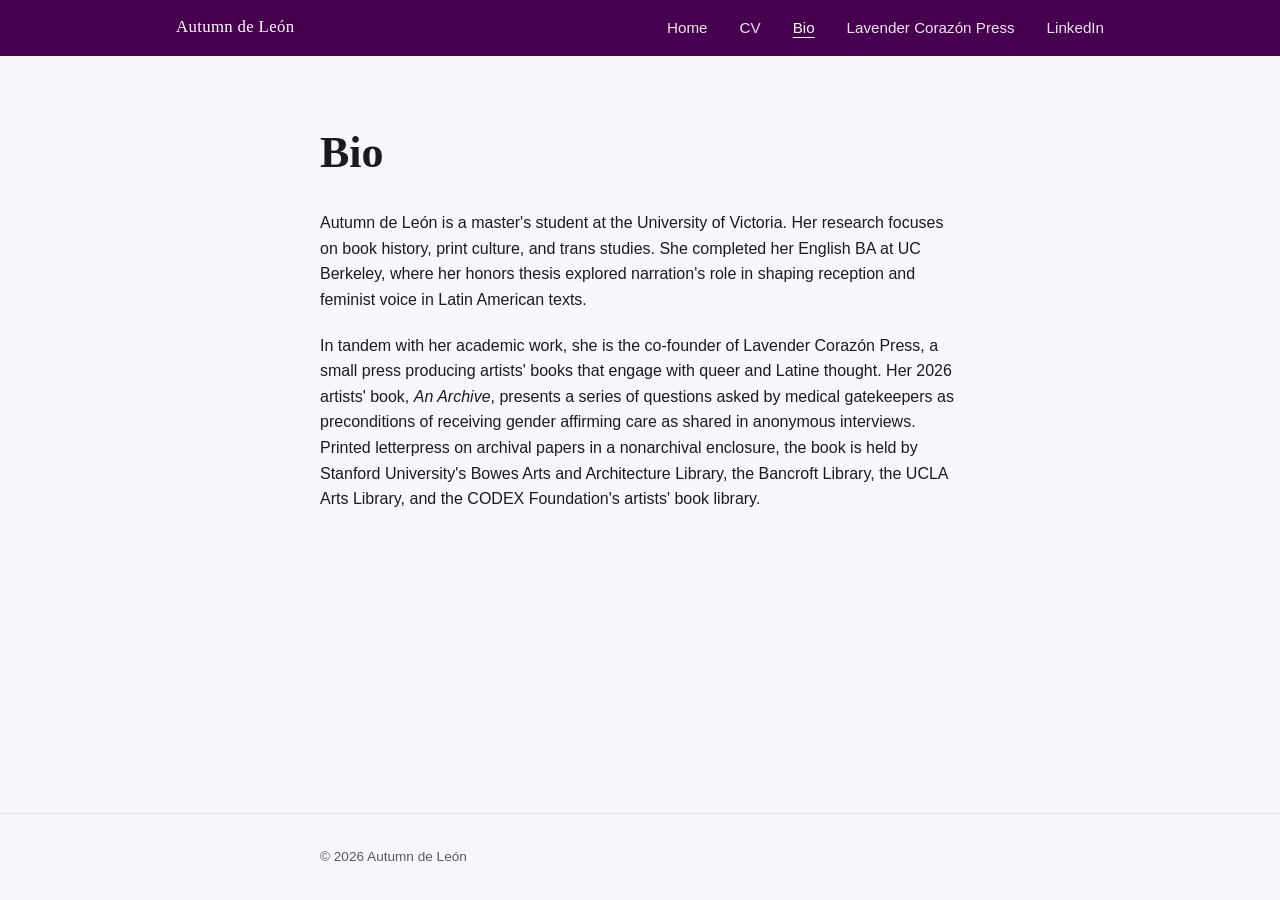
==== bio.html @ b8644327 "Updated for favicon" ====
<!DOCTYPE html>
<html lang="en">
<head>
  <meta charset="UTF-8" />
  <meta name="viewport" content="width=device-width, initial-scale=1" />
  <title>Autumn de León | Bio</title>
  <meta name="description" content="Autumn de León is a MA student at the University of Victoria studying English." />
<link rel="icon" href="favicon.ico" sizes="any" />
<link rel="icon" type="image/png" href="assets/favicon-32x32.png" sizes="32x32" />
<link rel="icon" type="image/png" href="assets/favicon-16x16.png" sizes="16x16" />
<link rel="apple-touch-icon" href="assets/apple-touch-icon.png" />
  <link rel="stylesheet" href="style.css" />
</head>
<body>
  <header class="site-nav">
    <div class="site-nav__inner">
      <a class="site-nav__brand" href="index.html">Autumn de León</a>
      <button class="site-nav__toggle" aria-label="Open menu" aria-expanded="false" aria-controls="nav-list">
        <svg viewBox="0 0 24 24" fill="none" stroke="currentColor" stroke-width="2" stroke-linecap="round" stroke-linejoin="round">
          <line x1="4" x2="20" y1="12" y2="12"></line>
          <line x1="4" x2="20" y1="6" y2="6"></line>
          <line x1="4" x2="20" y1="18" y2="18"></line>
        </svg>
      </button>
      <ul class="site-nav__list" id="nav-list">
        <li><a href="index.html">Home</a></li>
        <li><a href="cv.html">CV</a></li>
        <li><a href="bio.html" class="is-active" aria-current="page">Bio</a></li>
        <li><a href="https://lavendercorazon.com/index.html">Lavender Corazón Press</a></li>
        <li><a href="https://www.linkedin.com/in/autumndeleon/">LinkedIn</a></li>
      </ul>
    </div>
  </header>

  <main>
    <div class="container page-header">
      <h1>Bio</h1>
    </div>
    <div class="container bio">
      <p>Autumn de León is a master's student at the University of Victoria. Her research focuses on book history, print culture, and trans studies. She completed her English BA at UC Berkeley, where her honors thesis explored narration's role in shaping reception and feminist voice in Latin American texts.</p>
      <p>In tandem with her academic work, she is the co-founder of Lavender Corazón Press, a small press producing artists' books that engage with queer and Latine thought. Her 2026 artists' book, <i>An Archive</i>, presents a series of questions asked by medical gatekeepers as preconditions of receiving gender affirming care as shared in anonymous interviews. Printed letterpress on archival papers in a nonarchival enclosure, the book is held by Stanford University's Bowes Arts and Architecture Library, the Bancroft Library, the UCLA Arts Library, and the CODEX Foundation's artists' book library.</p>
    </div>
  </main>

  <footer class="site-footer">
    <div class="container">
      <p>&copy; 2026 Autumn de León</p>
    </div>
  </footer>

  <script src="script.js"></script>
</body>
</html>
---- style.css ----
*,
*::before,
*::after {
  box-sizing: border-box;
}

html {
  -webkit-text-size-adjust: 100%;
}

body,
h1,
h2,
h3,
p,
figure,
dl,
dd {
  margin: 0;
}

img {
  display: block;
  max-width: 100%;
}

a {
  color: inherit;
}

ul {
  list-style: none;
  margin: 0;
  padding: 0;
}

:root {
  --color-ink: #1c1a1e;
  --color-muted: #5b5560;
  --color-plum: #47004f;
  --color-plum-soft: #f4edf6;
  --color-lavender-wash: #faf7fc;
  --color-border: #e4dbe8;
  --color-bg: #ffffff;

  --font-display: Superclarendon, "Bookman Old Style", "URW Bookman", Georgia, "Times New Roman", serif;
  --font-body: Optima, Candara, "Noto Sans", "Segoe UI", sans-serif;

  --container-width: 46rem;       /* prose pages: bio, cv */
  --container-width-wide: 64rem;  /* home hero */
  --container-pad: clamp(1.25rem, 5vw, 3rem);

  --space-2xs: 0.5rem;
  --space-xs: 0.75rem;
  --space-s: 1.25rem;
  --space-m: 2rem;
  --space-l: 3rem;
  --space-xl: 4.5rem;
}

html,
body {
  height: 100%;
}

body {
  display: flex;
  flex-direction: column;
  min-height: 100vh;
  font-family: var(--font-body);
  color: var(--color-ink);
  background: var(--color-lavender-wash);
  line-height: 1.6;
  -webkit-font-smoothing: antialiased;
}

.site-nav {
  flex-shrink: 0;
}

main {
  flex: 1 0 auto;
}

.site-footer {
  flex-shrink: 0;
}

h1,
h2,
h3 {
  font-family: var(--font-display);
  color: var(--color-ink);
  line-height: 1.15;
}


.container {
  width: 100%;
  max-width: var(--container-width);
  margin-inline: auto;
  padding-inline: var(--container-pad);
}

.container--wide {
  max-width: var(--container-width-wide);
}


.site-nav {
  position: sticky;
  top: 0;
  z-index: 20;
  background: var(--color-plum);
  color: #fff;
}

.site-nav__inner {
  max-width: var(--container-width-wide);
  margin-inline: auto;
  padding: 0.9rem var(--container-pad);
  display: flex;
  align-items: center;
  justify-content: space-between;
  gap: var(--space-m);
}

.site-nav__brand {
  font-family: var(--font-display);
  font-size: 1.05rem;
  letter-spacing: 0.02em;
  text-decoration: none;
  white-space: nowrap;
}

.site-nav__toggle {
  display: none;
  background: none;
  border: 0;
  color: #fff;
  padding: 0.35rem;
  cursor: pointer;
  line-height: 0;
}

.site-nav__toggle svg {
  width: 22px;
  height: 22px;
}

.site-nav__list {
  display: flex;
  flex-wrap: wrap;
  align-items: center;
  gap: var(--space-m);
}

.site-nav__list a {
  font-size: 0.95rem;
  text-decoration: none;
  opacity: 0.9;
  transition: opacity 0.15s ease;
}

.site-nav__list a:hover,
.site-nav__list a:focus-visible,
.site-nav__list a.is-active {
  opacity: 1;
}

.site-nav__list a.is-active {
  text-decoration: underline;
  text-underline-offset: 4px;
}

.site-nav__list a:focus-visible {
  outline: 2px solid #fff;
  outline-offset: 3px;
}

@media (max-width: 640px) {
  .site-nav__toggle {
    display: block;
  }

  .site-nav__list {
    display: none;
    position: absolute;
    top: 100%;
    left: 0;
    right: 0;
    flex-direction: column;
    align-items: flex-start;
    gap: 0;
    background: var(--color-plum);
    padding: 0.5rem var(--container-pad) 1.25rem;
    border-top: 1px solid rgba(255, 255, 255, 0.15);
  }

  .site-nav__list.is-open {
    display: flex;
  }

  .site-nav__list a {
    width: 100%;
    padding: 0.6rem 0;
  }
}


.page-header {
  padding-top: var(--space-xl);
  padding-bottom: var(--space-m);
}

.page-header h1 {
  font-size: clamp(2rem, 5vw, 2.75rem);
}


.hero {
  padding-block: clamp(3rem, 8vw, 5.5rem);
}

body.page-home main {
  display: flex;
}

body.page-home .hero {
  flex: 1;
  display: flex;
  align-items: center;
  width: 100%;
  padding-block: clamp(2rem, 6vw, 4rem);
}

body.page-home .site-footer {
  min-height: 10vh;
  display: flex;
  align-items: center;
}

.hero__inner {
  display: grid;
  grid-template-columns: 1.3fr 1fr;
  align-items: center;
  gap: clamp(2rem, 6vw, 4rem);
}

.hero__name {
  font-size: clamp(2.5rem, 6vw, 3.5rem);
  margin-bottom: var(--space-s);
}

.hero__tagline {
  color: var(--color-muted);
  font-size: 1.1rem;
  max-width: 42ch;
}

.hero__portrait {
  justify-self: center;
}

.hero__portrait img {
  width: min(320px, 100%);
  aspect-ratio: 1 / 1;
  object-fit: cover;
  border-radius: 50%;
  border: 6px solid #fff;
  box-shadow: 0 12px 30px -12px rgba(71, 0, 79, 0.35);
}

@media (max-width: 720px) {
  .hero__inner {
    grid-template-columns: 1fr;
    text-align: center;
  }

  .hero__tagline {
    margin-inline: auto;
  }

  .hero__portrait {
    order: -1;
  }
}


.bio {
  padding-bottom: var(--space-xl);
}

.bio p + p {
  margin-top: var(--space-s);
}

.bio em,
.bio i {
  font-style: italic;
}


.cv {
  padding-bottom: var(--space-xl);
}

.cv-section {
  padding-top: var(--space-l);
  border-top: 1px solid var(--color-border);
}

.cv-section:first-child {
  padding-top: 0;
  border-top: 0;
}

.cv-section h2 {
  font-size: 1.05rem;
  text-transform: uppercase;
  letter-spacing: 0.08em;
  color: var(--color-plum);
  margin-bottom: var(--space-s);
}

.cv-section__note {
  font-size: 0.85rem;
  font-style: italic;
  color: var(--color-muted);
  margin-bottom: var(--space-s);
}

.cv-entries {
  display: flex;
  flex-direction: column;
  gap: var(--space-s);
}

.cv-entry {
  display: grid;
  grid-template-columns: 9.5rem 1fr;
  gap: var(--space-s);
}

.cv-entry__date {
  color: var(--color-muted);
  font-size: 0.9rem;
  white-space: nowrap;
}

.cv-entry__title {
  font-weight: 600;
}

.cv-entry__detail {
  color: var(--color-muted);
  font-size: 0.95rem;
  margin-top: 0.2rem;
}

.cv-entry__detail + .cv-entry__detail {
  margin-top: 0.1rem;
}

@media (max-width: 560px) {
  .cv-entry {
    grid-template-columns: 1fr;
    gap: 0.15rem;
  }
}


.cv-plain-list {
  display: flex;
  flex-direction: column;
  gap: 0.4rem;
}

.cv-term-list {
  display: flex;
  flex-direction: column;
  gap: var(--space-xs);
}

.cv-term-list__row {
  display: grid;
  grid-template-columns: 9.5rem 1fr;
  gap: var(--space-s);
}

.cv-term-list__term {
  color: var(--color-muted);
  font-size: 0.9rem;
}

@media (max-width: 560px) {
  .cv-term-list__row {
    grid-template-columns: 1fr;
    gap: 0.15rem;
  }
}


.site-footer {
  border-top: 1px solid var(--color-border);
  padding-block: var(--space-m);
}

.site-footer p {
  font-size: 0.85rem;
  color: var(--color-muted);
}


a:focus-visible,
button:focus-visible {
  outline: 2px solid var(--color-plum);
  outline-offset: 2px;
}


@media (prefers-reduced-motion: reduce) {
  * {
    transition: none !important;
  }
}
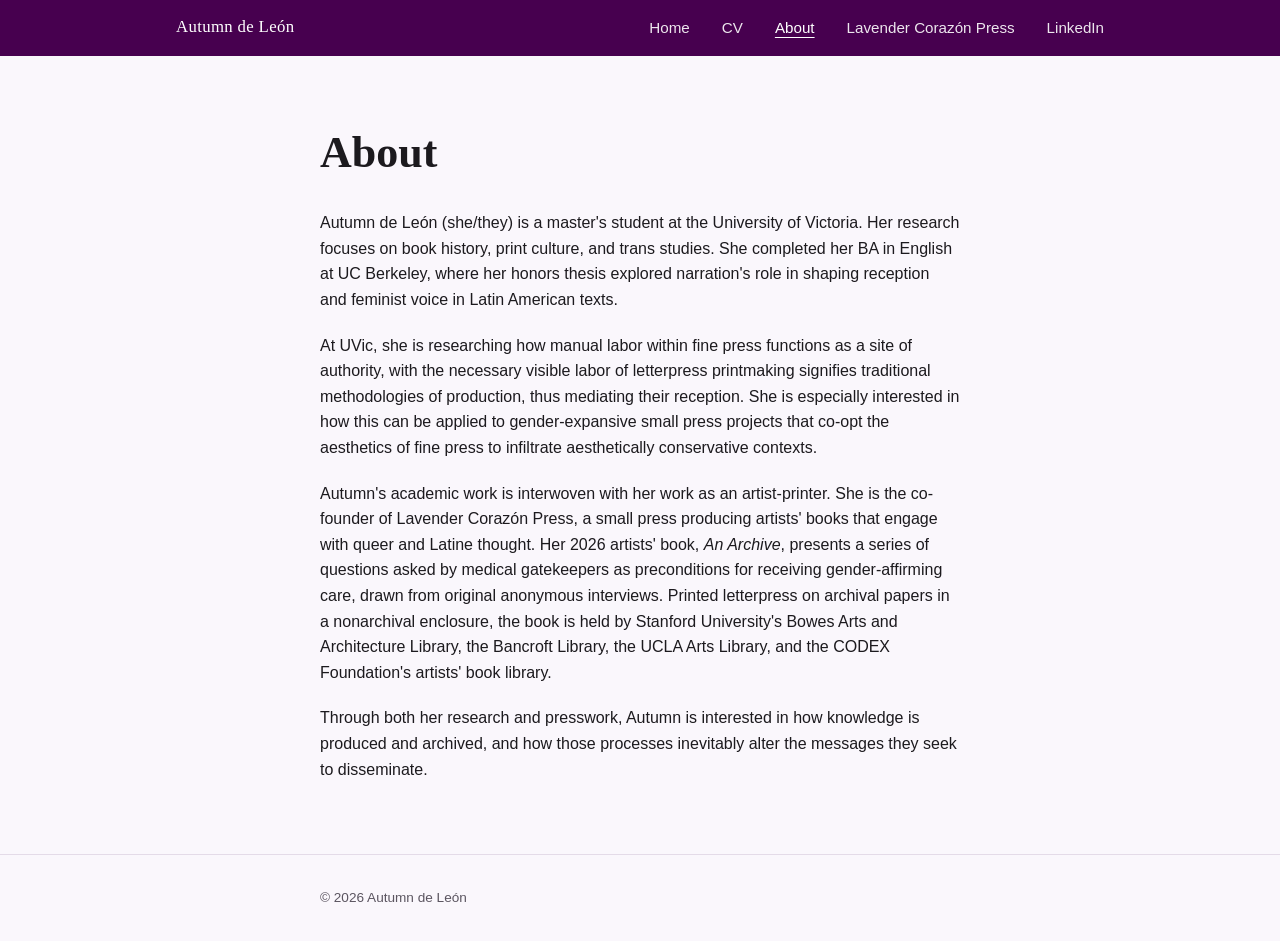
==== commit 1adcd531: "Add files via upload" ====
--- a/bio.html
+++ b/bio.html
@@ -5,10 +5,7 @@
   <meta name="viewport" content="width=device-width, initial-scale=1" />
   <title>Autumn de León | Bio</title>
   <meta name="description" content="Autumn de León is a MA student at the University of Victoria studying English." />
-<link rel="icon" href="favicon.ico" sizes="any" />
-<link rel="icon" type="image/png" href="assets/favicon-32x32.png" sizes="32x32" />
-<link rel="icon" type="image/png" href="assets/favicon-16x16.png" sizes="16x16" />
-<link rel="apple-touch-icon" href="assets/apple-touch-icon.png" />
+<link rel="icon" href="favicon.png" />
   <link rel="stylesheet" href="style.css" />
 </head>
 <body>
@@ -25,7 +22,7 @@
       <ul class="site-nav__list" id="nav-list">
         <li><a href="index.html">Home</a></li>
         <li><a href="cv.html">CV</a></li>
-        <li><a href="bio.html" class="is-active" aria-current="page">Bio</a></li>
+        <li><a href="bio.html" class="is-active" aria-current="page">About</a></li>
         <li><a href="https://lavendercorazon.com/index.html">Lavender Corazón Press</a></li>
         <li><a href="https://www.linkedin.com/in/autumndeleon/">LinkedIn</a></li>
       </ul>
@@ -34,11 +31,13 @@
 
   <main>
     <div class="container page-header">
-      <h1>Bio</h1>
+      <h1>About</h1>
     </div>
     <div class="container bio">
-      <p>Autumn de León is a master's student at the University of Victoria. Her research focuses on book history, print culture, and trans studies. She completed her English BA at UC Berkeley, where her honors thesis explored narration's role in shaping reception and feminist voice in Latin American texts.</p>
-      <p>In tandem with her academic work, she is the co-founder of Lavender Corazón Press, a small press producing artists' books that engage with queer and Latine thought. Her 2026 artists' book, <i>An Archive</i>, presents a series of questions asked by medical gatekeepers as preconditions of receiving gender affirming care as shared in anonymous interviews. Printed letterpress on archival papers in a nonarchival enclosure, the book is held by Stanford University's Bowes Arts and Architecture Library, the Bancroft Library, the UCLA Arts Library, and the CODEX Foundation's artists' book library.</p>
+      <p>Autumn de León (she/they) is a master's student at the University of Victoria. Her research focuses on book history, print culture, and trans studies. She completed her BA in English at UC Berkeley, where her honors thesis explored narration's role in shaping reception and feminist voice in Latin American texts.</p>
+      <p>At UVic, she is researching how manual labor within fine press functions as a site of authority, with the necessary visible labor of letterpress printmaking signifies traditional methodologies of production, thus mediating their reception. She is especially interested in how this can be applied to gender-expansive small press projects that co-opt the aesthetics of fine press to infiltrate aesthetically conservative contexts.</p>
+      <p>Autumn's academic work is interwoven with her work as an artist-printer. She is the co-founder of Lavender Corazón Press, a small press producing artists' books that engage with queer and Latine thought. Her 2026 artists' book, <i>An Archive</i>, presents a series of questions asked by medical gatekeepers as preconditions for receiving gender-affirming care, drawn from original anonymous interviews. Printed letterpress on archival papers in a nonarchival enclosure, the book is held by Stanford University's Bowes Arts and Architecture Library, the Bancroft Library, the UCLA Arts Library, and the CODEX Foundation's artists' book library.</p>
+      <p>Through both her research and presswork, Autumn is interested in how knowledge is produced and archived, and how those processes inevitably alter the messages they seek to disseminate.</p>
     </div>
   </main>
 
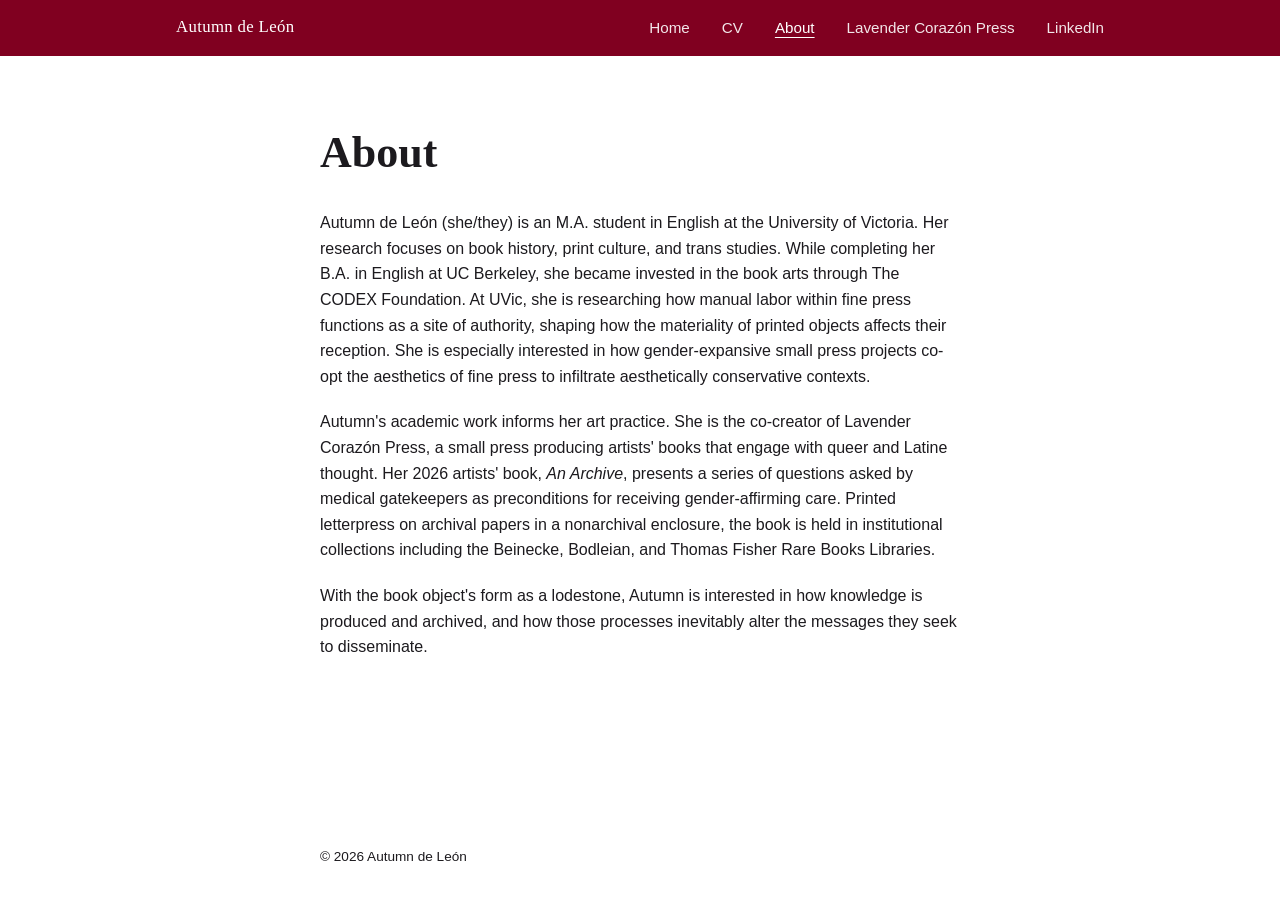
==== commit 79a5ebf7: "Add files via upload" ====
--- a/bio.html
+++ b/bio.html
@@ -3,15 +3,42 @@
 <head>
   <meta charset="UTF-8" />
   <meta name="viewport" content="width=device-width, initial-scale=1" />
-  <title>Autumn de León | Bio</title>
+  <title>Autumn de León | About</title>
   <meta name="description" content="Autumn de León is a MA student at the University of Victoria studying English." />
 <link rel="icon" href="favicon.png" />
+<script type="application/ld+json">
+{
+  "@context": "https://schema.org",
+  "@type": "Person",
+  "name": "Autumn de León",
+  "alternateName": "Autumn de Leon",
+  "url": "https://autumndeleon.com/",
+  "image": "https://autumndeleon.com/assets/autumn-headshot.png",
+  "jobTitle": "Artist-Printer",
+  "description": "Artist-Printer researching textual materiality as it relates to the book as object.",
+  "worksFor": {
+    "@type": "Organization",
+    "name": "Lavender Corazón Press",
+    "url": "https://lavendercorazon.com/"
+  },
+  "alumniOf": {
+    "@type": "CollegeOrUniversity",
+    "name": "University of California, Berkeley"
+  },
+  "sameAs": [
+    "https://www.linkedin.com/in/autumndeleon/",
+    "https://www.instagram.com/itsautumnhazel",
+    "https://lavendercorazon.com/autumn.html"
+  ]
+}
+</script>
   <link rel="stylesheet" href="style.css" />
+  <link rel="canonical" href="https://autumndeleon.com/bio">
 </head>
 <body>
   <header class="site-nav">
     <div class="site-nav__inner">
-      <a class="site-nav__brand" href="index.html">Autumn de León</a>
+      <a class="site-nav__brand" href="/">Autumn de León</a>
       <button class="site-nav__toggle" aria-label="Open menu" aria-expanded="false" aria-controls="nav-list">
         <svg viewBox="0 0 24 24" fill="none" stroke="currentColor" stroke-width="2" stroke-linecap="round" stroke-linejoin="round">
           <line x1="4" x2="20" y1="12" y2="12"></line>
@@ -20,10 +47,10 @@
         </svg>
       </button>
       <ul class="site-nav__list" id="nav-list">
-        <li><a href="index.html">Home</a></li>
-        <li><a href="cv.html">CV</a></li>
-        <li><a href="bio.html" class="is-active" aria-current="page">About</a></li>
-        <li><a href="https://lavendercorazon.com/index.html">Lavender Corazón Press</a></li>
+        <li><a href="/">Home</a></li>
+        <li><a href="/cv">CV</a></li>
+        <li><a href="/bio" class="is-active" aria-current="page">About</a></li>
+        <li><a href="https://lavendercorazon.com/index">Lavender Corazón Press</a></li>
         <li><a href="https://www.linkedin.com/in/autumndeleon/">LinkedIn</a></li>
       </ul>
     </div>
@@ -34,10 +61,9 @@
       <h1>About</h1>
     </div>
     <div class="container bio">
-      <p>Autumn de León (she/they) is a master's student at the University of Victoria. Her research focuses on book history, print culture, and trans studies. She completed her BA in English at UC Berkeley, where her honors thesis explored narration's role in shaping reception and feminist voice in Latin American texts.</p>
-      <p>At UVic, she is researching how manual labor within fine press functions as a site of authority, with the necessary visible labor of letterpress printmaking signifies traditional methodologies of production, thus mediating their reception. She is especially interested in how this can be applied to gender-expansive small press projects that co-opt the aesthetics of fine press to infiltrate aesthetically conservative contexts.</p>
-      <p>Autumn's academic work is interwoven with her work as an artist-printer. She is the co-founder of Lavender Corazón Press, a small press producing artists' books that engage with queer and Latine thought. Her 2026 artists' book, <i>An Archive</i>, presents a series of questions asked by medical gatekeepers as preconditions for receiving gender-affirming care, drawn from original anonymous interviews. Printed letterpress on archival papers in a nonarchival enclosure, the book is held by Stanford University's Bowes Arts and Architecture Library, the Bancroft Library, the UCLA Arts Library, and the CODEX Foundation's artists' book library.</p>
-      <p>Through both her research and presswork, Autumn is interested in how knowledge is produced and archived, and how those processes inevitably alter the messages they seek to disseminate.</p>
+      <p>Autumn de León (she/they) is an M.A. student in English at the University of Victoria. Her research focuses on book history, print culture, and trans studies. While completing her B.A. in English at UC Berkeley, she became invested in the book arts through The CODEX Foundation. At UVic, she is researching how manual labor within fine press functions as a site of authority, shaping how the materiality of printed objects affects their reception. She is especially interested in how gender-expansive small press projects co-opt the aesthetics of fine press to infiltrate aesthetically conservative contexts.</p>
+      <p>Autumn's academic work informs her art practice. She is the co-creator of Lavender Corazón Press, a small press producing artists' books that engage with queer and Latine thought. Her 2026 artists' book, <i>An Archive</i>, presents a series of questions asked by medical gatekeepers as preconditions for receiving gender-affirming care. Printed letterpress on archival papers in a nonarchival enclosure, the book is held in institutional collections including the Beinecke, Bodleian, and Thomas Fisher Rare Books Libraries.</p>
+      <p>With the book object's form as a lodestone, Autumn is interested in how knowledge is produced and archived, and how those processes inevitably alter the messages they seek to disseminate.</p>
     </div>
   </main>
 
--- a/style.css
+++ b/style.css
@@ -36,11 +36,11 @@
 
 :root {
   --color-ink: #1c1a1e;
-  --color-muted: #5b5560;
-  --color-plum: #47004f;
-  --color-plum-soft: #f4edf6;
-  --color-lavender-wash: #faf7fc;
-  --color-border: #e4dbe8;
+  --color-muted: ##605557;
+  --color-plum: #800020;
+  --color-plum-soft: ##dfbdc5;
+  --color-lavender-wash: ##fcf7f8;
+  --color-border: ##e8dbdd;
   --color-bg: #ffffff;
 
   --font-display: Superclarendon, "Bookman Old Style", "URW Bookman", Georgia, "Times New Roman", serif;
@@ -255,6 +255,9 @@
 .hero__tagline {
   color: var(--color-muted);
   font-size: 1.1rem;
+  text-align: justify;
+  text-justify: inter-word;
+  text-align-last: justify;
   max-width: 42ch;
 }
 
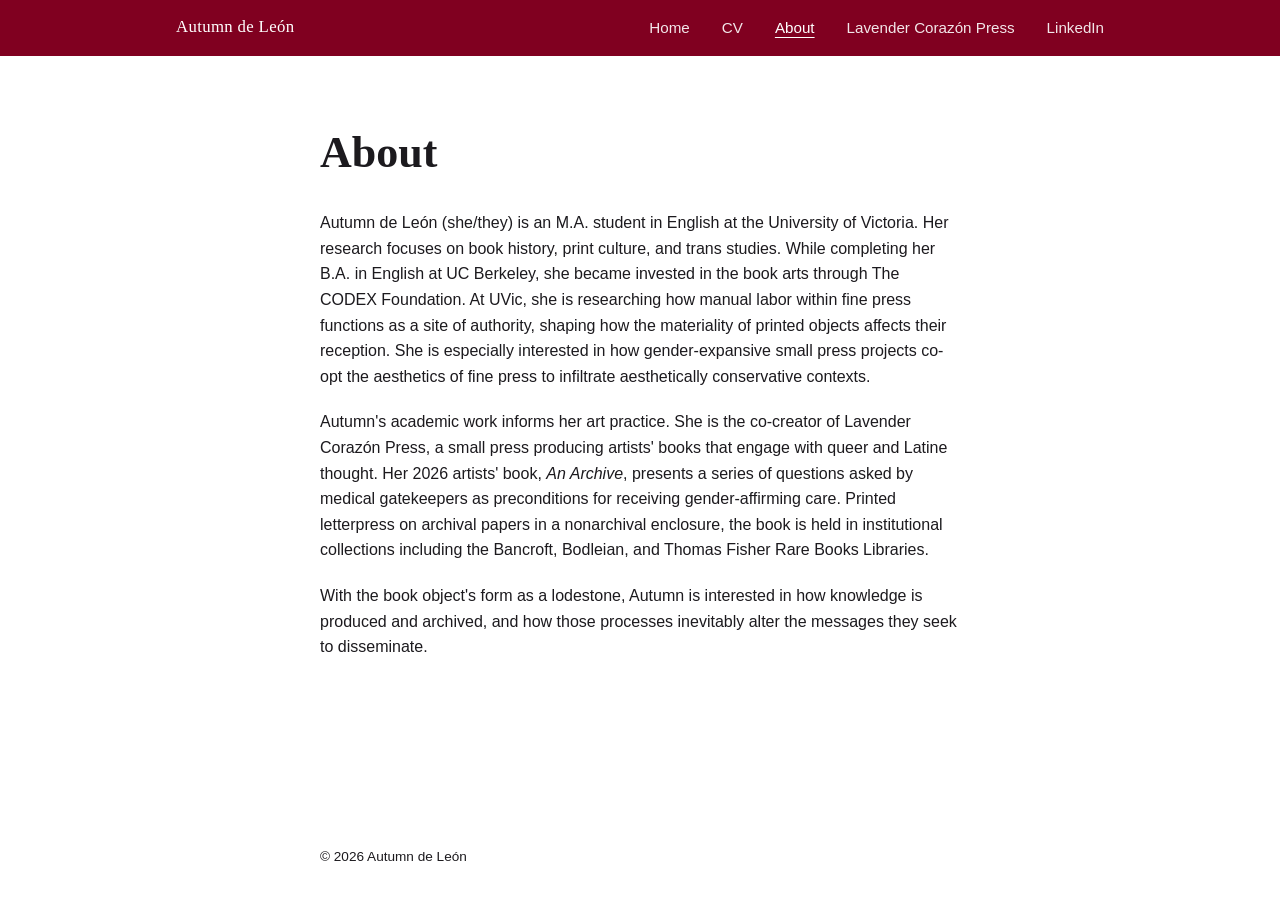
==== commit c3a1a66f: "Add files via upload" ====
--- a/bio.html
+++ b/bio.html
@@ -62,7 +62,7 @@
     </div>
     <div class="container bio">
       <p>Autumn de León (she/they) is an M.A. student in English at the University of Victoria. Her research focuses on book history, print culture, and trans studies. While completing her B.A. in English at UC Berkeley, she became invested in the book arts through The CODEX Foundation. At UVic, she is researching how manual labor within fine press functions as a site of authority, shaping how the materiality of printed objects affects their reception. She is especially interested in how gender-expansive small press projects co-opt the aesthetics of fine press to infiltrate aesthetically conservative contexts.</p>
-      <p>Autumn's academic work informs her art practice. She is the co-creator of Lavender Corazón Press, a small press producing artists' books that engage with queer and Latine thought. Her 2026 artists' book, <i>An Archive</i>, presents a series of questions asked by medical gatekeepers as preconditions for receiving gender-affirming care. Printed letterpress on archival papers in a nonarchival enclosure, the book is held in institutional collections including the Beinecke, Bodleian, and Thomas Fisher Rare Books Libraries.</p>
+      <p>Autumn's academic work informs her art practice. She is the co-creator of Lavender Corazón Press, a small press producing artists' books that engage with queer and Latine thought. Her 2026 artists' book, <i>An Archive</i>, presents a series of questions asked by medical gatekeepers as preconditions for receiving gender-affirming care. Printed letterpress on archival papers in a nonarchival enclosure, the book is held in institutional collections including the Bancroft, Bodleian, and Thomas Fisher Rare Books Libraries.</p>
       <p>With the book object's form as a lodestone, Autumn is interested in how knowledge is produced and archived, and how those processes inevitably alter the messages they seek to disseminate.</p>
     </div>
   </main>
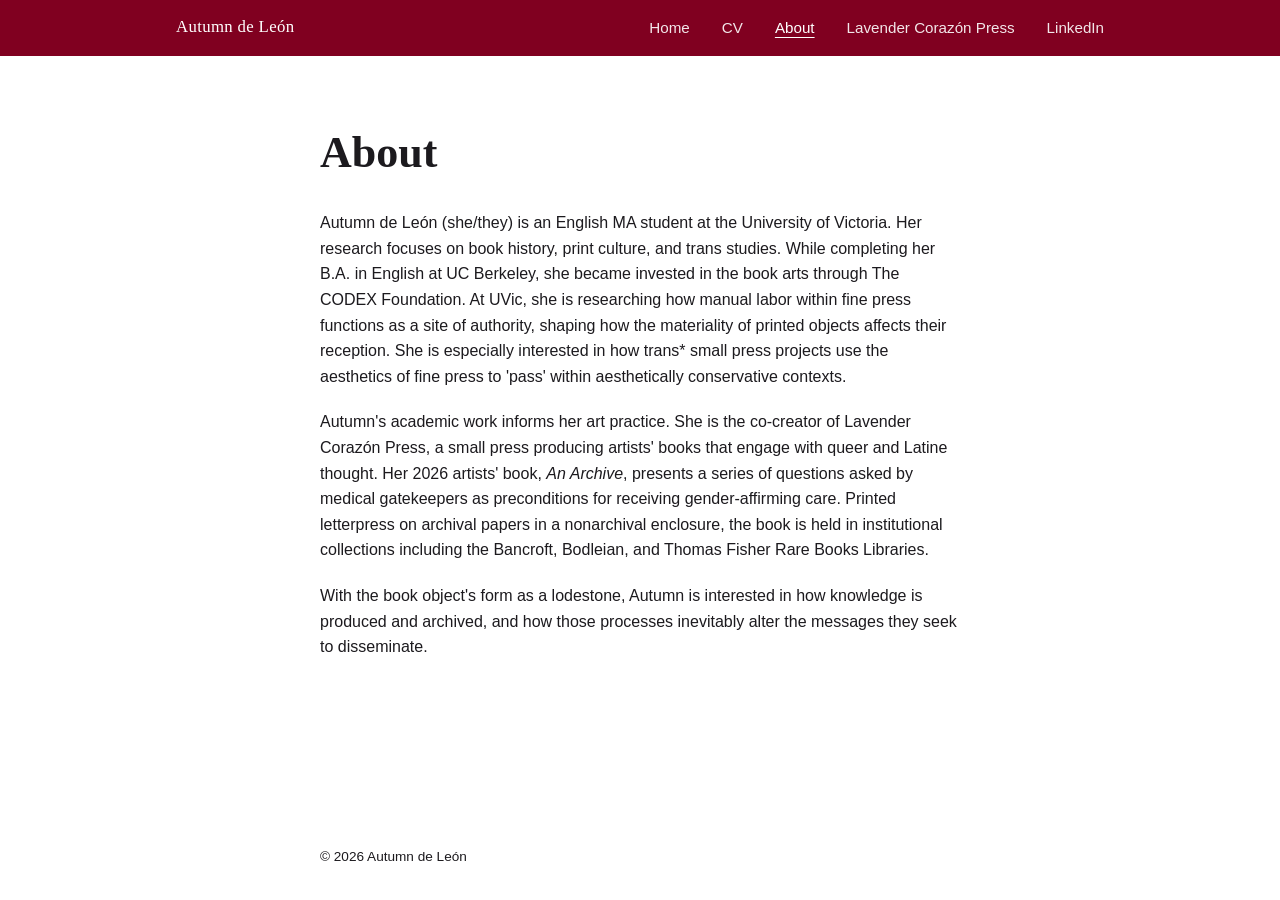
==== commit 8b2fe612: "Add files via upload" ====
--- a/bio.html
+++ b/bio.html
@@ -61,7 +61,7 @@
       <h1>About</h1>
     </div>
     <div class="container bio">
-      <p>Autumn de León (she/they) is an M.A. student in English at the University of Victoria. Her research focuses on book history, print culture, and trans studies. While completing her B.A. in English at UC Berkeley, she became invested in the book arts through The CODEX Foundation. At UVic, she is researching how manual labor within fine press functions as a site of authority, shaping how the materiality of printed objects affects their reception. She is especially interested in how gender-expansive small press projects co-opt the aesthetics of fine press to infiltrate aesthetically conservative contexts.</p>
+      <p>Autumn de León (she/they) is an English MA student at the University of Victoria. Her research focuses on book history, print culture, and trans studies. While completing her B.A. in English at UC Berkeley, she became invested in the book arts through The CODEX Foundation. At UVic, she is researching how manual labor within fine press functions as a site of authority, shaping how the materiality of printed objects affects their reception. She is especially interested in how trans* small press projects use the aesthetics of fine press to 'pass' within aesthetically conservative contexts.</p>
       <p>Autumn's academic work informs her art practice. She is the co-creator of Lavender Corazón Press, a small press producing artists' books that engage with queer and Latine thought. Her 2026 artists' book, <i>An Archive</i>, presents a series of questions asked by medical gatekeepers as preconditions for receiving gender-affirming care. Printed letterpress on archival papers in a nonarchival enclosure, the book is held in institutional collections including the Bancroft, Bodleian, and Thomas Fisher Rare Books Libraries.</p>
       <p>With the book object's form as a lodestone, Autumn is interested in how knowledge is produced and archived, and how those processes inevitably alter the messages they seek to disseminate.</p>
     </div>
--- a/style.css
+++ b/style.css
@@ -248,7 +248,7 @@
 }
 
 .hero__name {
-  font-size: clamp(2.5rem, 6vw, 3.5rem);
+  font-size: clamp(1.92rem, 4.61vw, 2.69rem);
   margin-bottom: var(--space-s);
 }
 
